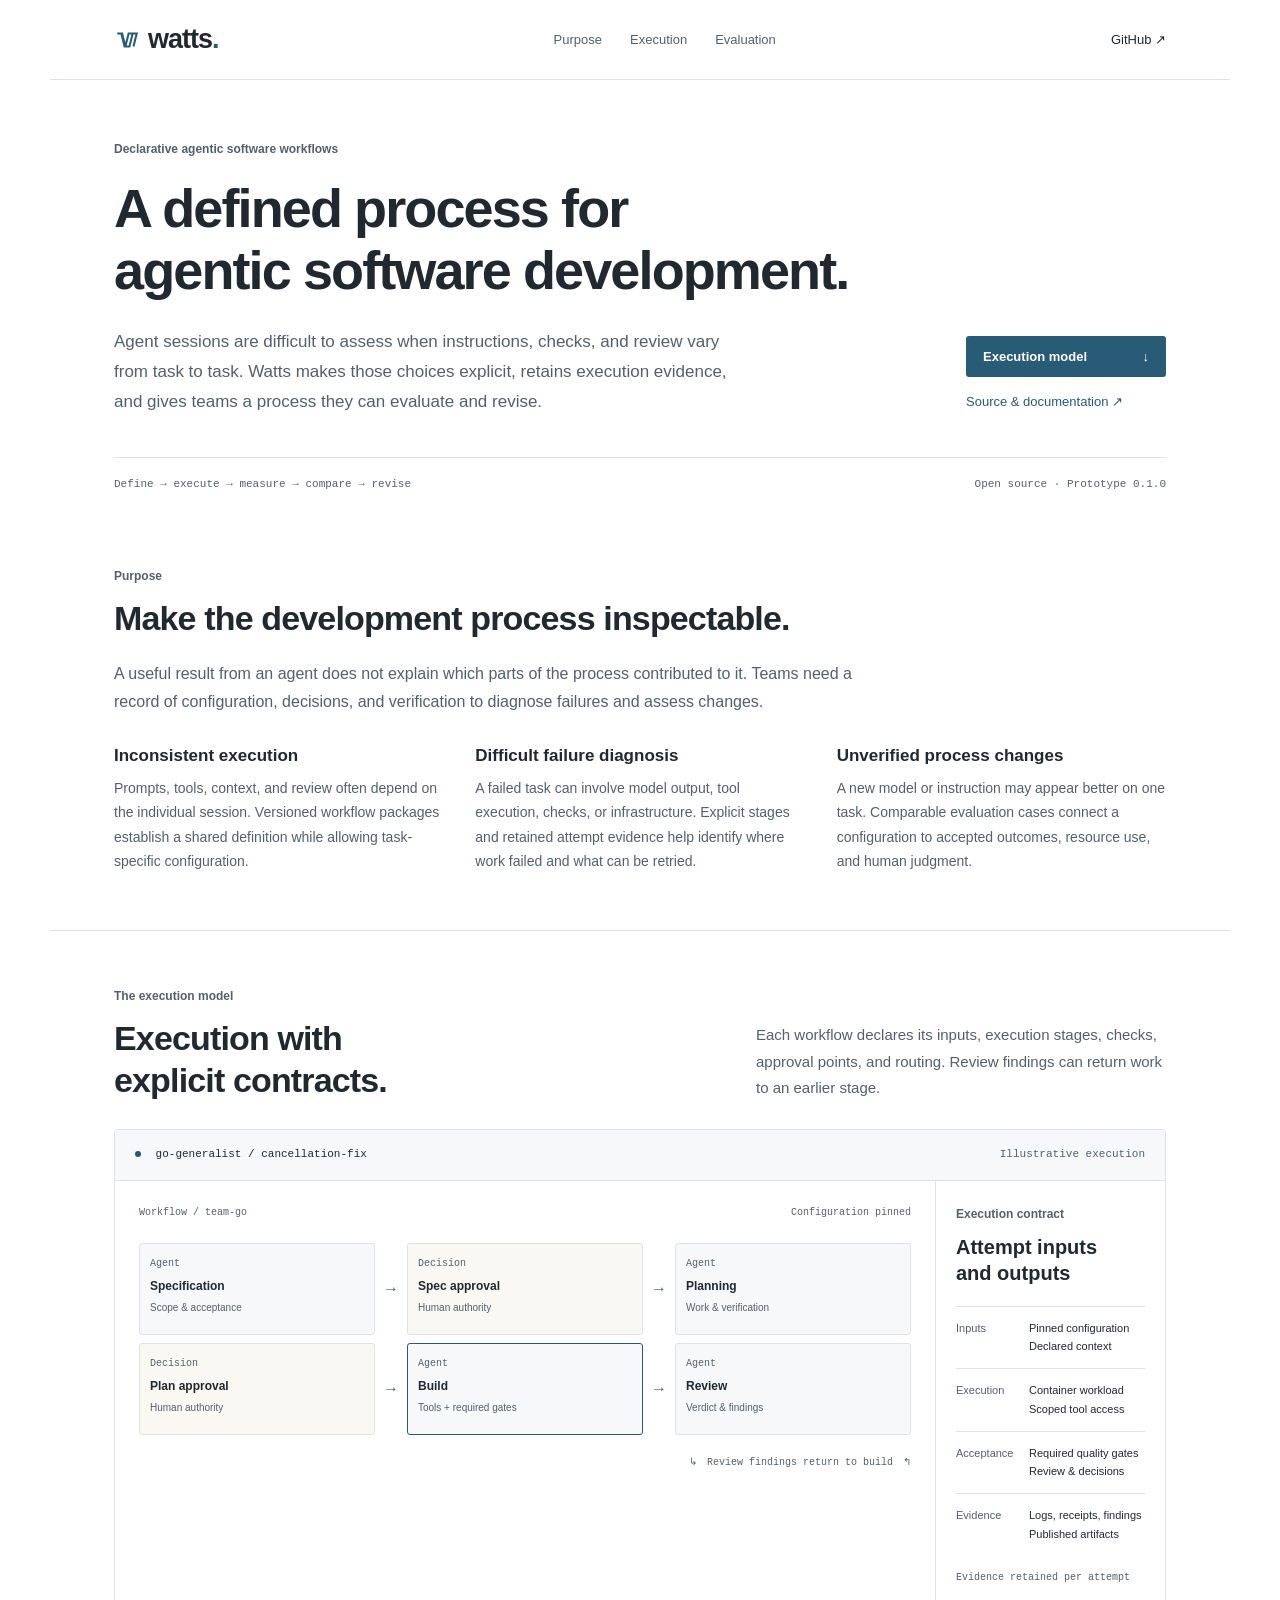
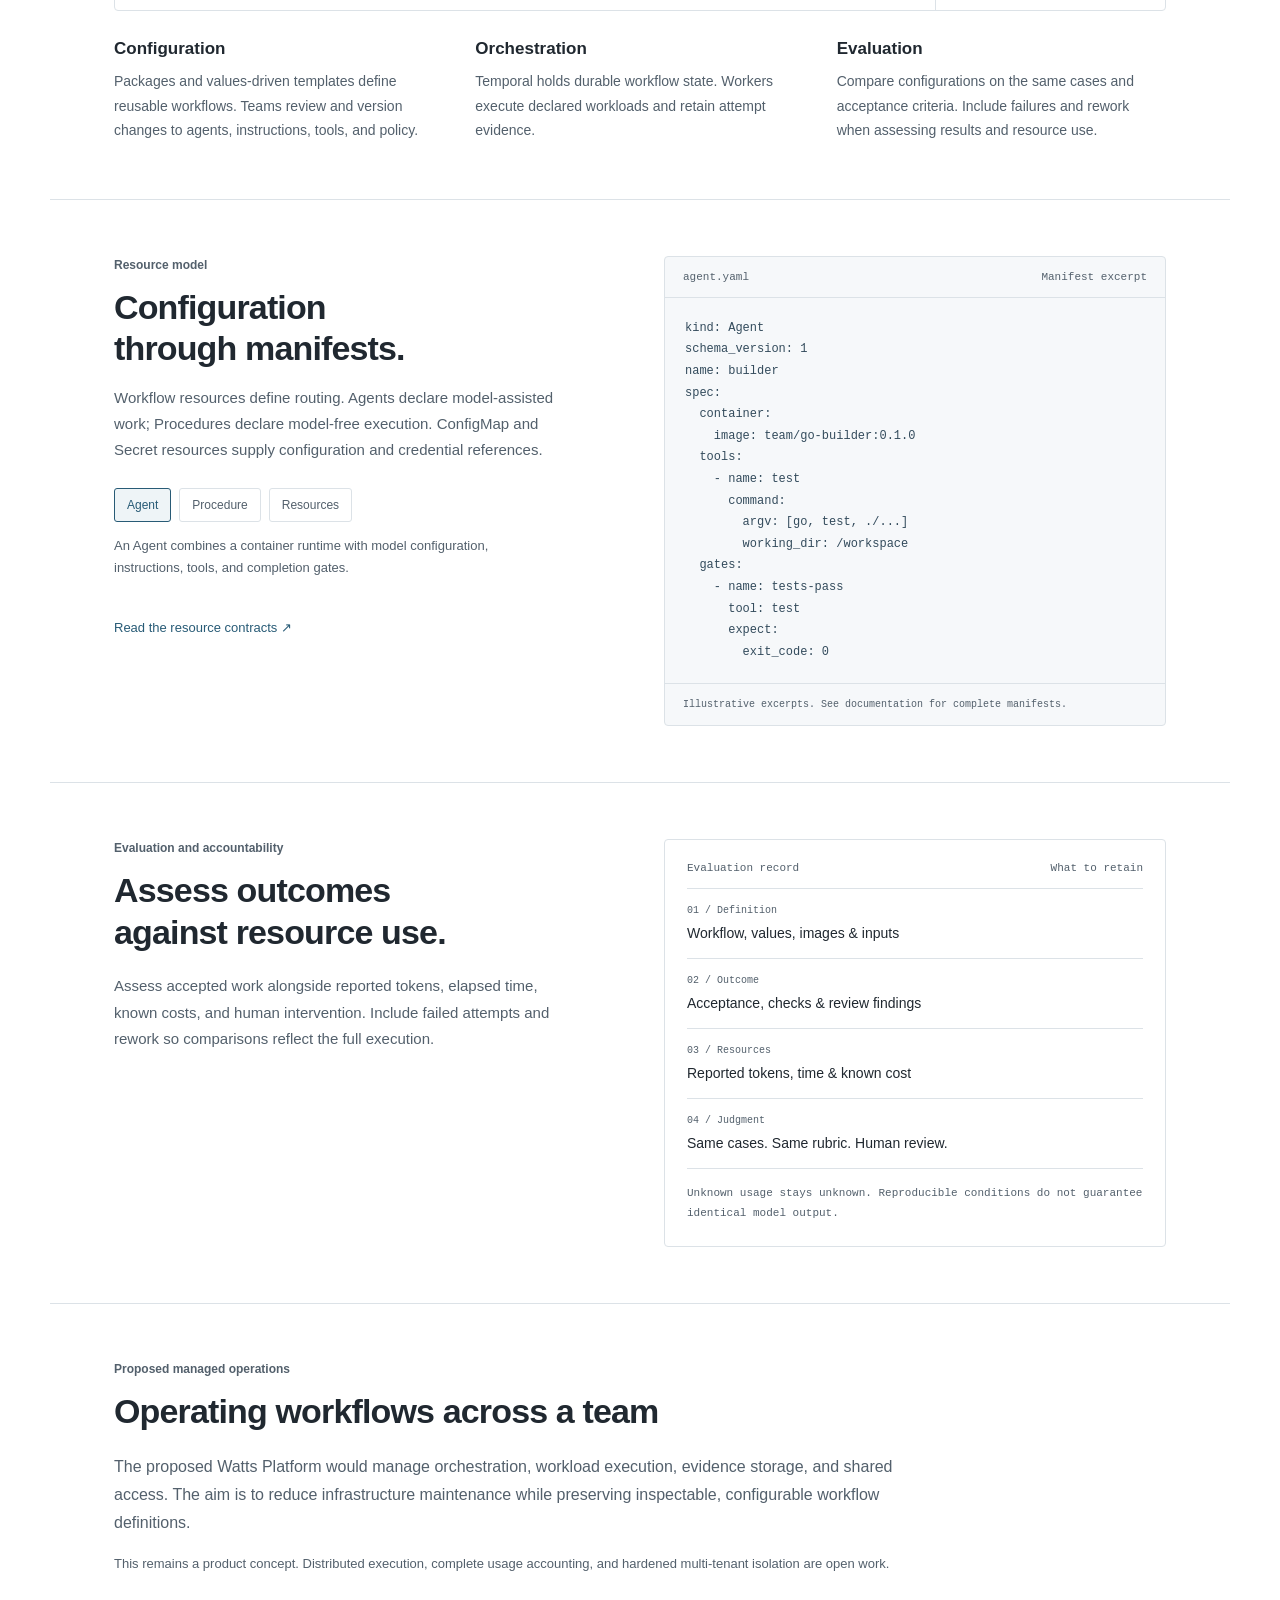
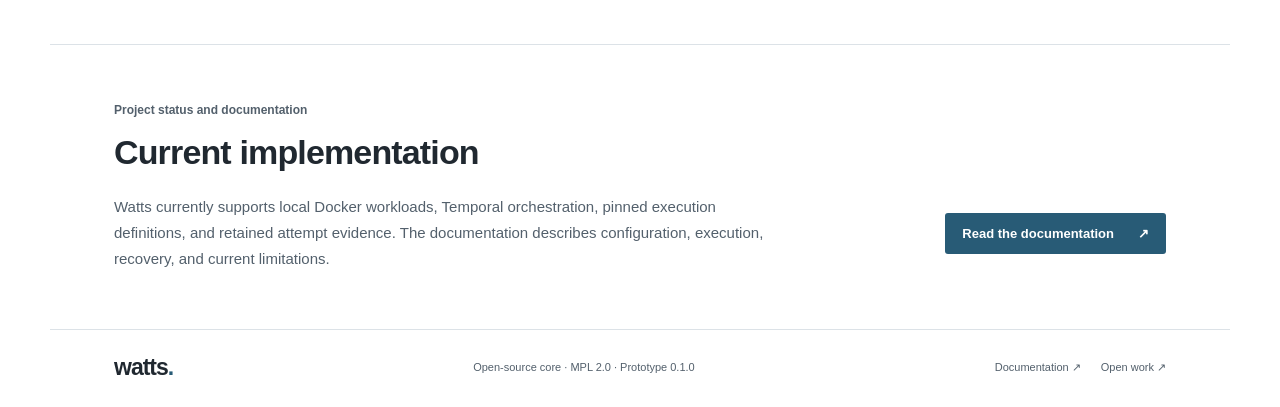
==== index.html @ 9a1d7a9e "fix package structure" ====
<!doctype html>
<html lang="en">
<head>
<meta charset="utf-8"><meta name="viewport" content="width=device-width, initial-scale=1">
<meta name="theme-color" content="#ffffff">
<meta name="description" content="Watts defines and executes agentic software workflows using declarative manifests, explicit checks, and retained execution evidence.">
<title>Watts — Declarative software workflows</title>
<link rel="icon" href="./assets/icon.svg" type="image/svg+xml">
<link rel="stylesheet" href="./assets/style.css">
<script defer src="./assets/site.js"></script>
</head>
<body>
<a class="skip" href="#main">Skip to content</a>
<header class="header"><a class="brand" href="#" aria-label="Watts home"><svg viewBox="0 0 32 32" aria-hidden="true"><path d="M4 8h6l4 16 4-16h5l-4 16h-6L9 8M23 8h5l-4 16"/></svg>watts<span class="brand-dot">.</span></a><nav aria-label="Main navigation"><a href="#problems">Purpose</a><a href="#system">Execution</a><a href="#evidence">Evaluation</a></nav><a class="nav-source" href="https://github.com/jasondeutsch/watts">GitHub <span aria-hidden="true">↗</span></a></header>
<main id="main">
<section class="hero section">
<div class="eyebrow"> Declarative agentic software workflows</div>
<h1>A defined process for<br>agentic software development.</h1>
<div class="hero-bottom"><p>Agent sessions are difficult to assess when instructions, checks, and review vary from task to task. Watts makes those choices explicit, retains execution evidence, and gives teams a process they can evaluate and revise.</p><div class="hero-actions"><a class="button primary" href="#system">Execution model <span aria-hidden="true">↓</span></a><a class="text-link" href="https://github.com/jasondeutsch/watts">Source & documentation ↗</a></div></div>
<div class="hero-rule"><span>Define → execute → measure → compare → revise</span><span>Open source · Prototype 0.1.0</span></div>
</section>
<section class="problems section" id="problems">
<div class="eyebrow">Purpose</div>
<h2>Make the development process inspectable.</h2>
<p class="section-intro">A useful result from an agent does not explain which parts of the process contributed to it. Teams need a record of configuration, decisions, and verification to diagnose failures and assess changes.</p>
<div class="problem-grid">
<article><h3>Inconsistent execution</h3><p>Prompts, tools, context, and review often depend on the individual session. Versioned workflow packages establish a shared definition while allowing task-specific configuration.</p></article>
<article><h3>Difficult failure diagnosis</h3><p>A failed task can involve model output, tool execution, checks, or infrastructure. Explicit stages and retained attempt evidence help identify where work failed and what can be retried.</p></article>
<article><h3>Unverified process changes</h3><p>A new model or instruction may appear better on one task. Comparable evaluation cases connect a configuration to accepted outcomes, resource use, and human judgment.</p></article>
</div>
</section>
<section class="system section" id="system">
<div class="section-top"><div><div class="eyebrow">The execution model</div><h2>Execution with<br>explicit contracts.</h2></div><p>Each workflow declares its inputs, execution stages, checks, approval points, and routing. Review findings can return work to an earlier stage.</p></div>
<div class="console">
<div class="console-bar"><span><span class="status-dot"></span> go-generalist / cancellation-fix</span><span class="concept">Illustrative execution</span></div>
<div class="console-content"><div class="graph" aria-label="Example workflow: specification, human approval, planning, human approval, build, and review. Review can return findings to build.">
<div class="graph-heading"><span>Workflow / team-go</span><span>Configuration pinned</span></div>
<div class="flow"><div class="node complete"><span class="node-type">Agent</span><strong>Specification</strong><small>Scope & acceptance</small></div><span class="connector" aria-hidden="true">→</span><div class="node approval"><span class="node-type">Decision</span><strong>Spec approval</strong><small>Human authority</small></div><span class="connector" aria-hidden="true">→</span><div class="node complete"><span class="node-type">Agent</span><strong>Planning</strong><small>Work & verification</small></div><span class="connector" aria-hidden="true">→</span><div class="node approval"><span class="node-type">Decision</span><strong>Plan approval</strong><small>Human authority</small></div><span class="connector" aria-hidden="true">→</span><div class="node active"><span class="node-type">Agent</span><strong>Build</strong><small>Tools + required gates</small></div><span class="connector" aria-hidden="true">→</span><div class="node"><span class="node-type">Agent</span><strong>Review</strong><small>Verdict & findings</small></div></div>
<div class="loop"><span aria-hidden="true">↳</span> Review findings return to build <span aria-hidden="true">↰</span></div>
</div>
<aside class="execution-details"><div class="eyebrow">Execution contract</div><h3>Attempt inputs<br>and outputs</h3><dl><div><dt>Inputs</dt><dd>Pinned configuration<br>Declared context</dd></div><div><dt>Execution</dt><dd>Container workload<br>Scoped tool access</dd></div><div><dt>Acceptance</dt><dd>Required quality gates<br>Review & decisions</dd></div><div><dt>Evidence</dt><dd>Logs, receipts, findings<br>Published artifacts</dd></div></dl><span class="detail-footer">Evidence retained per attempt</span></aside></div>
</div>
<div class="principles"><article><span>01</span><h3>Configuration</h3><p>Packages and values-driven templates define reusable workflows. Teams review and version changes to agents, instructions, tools, and policy.</p></article><article><span>02</span><h3>Orchestration</h3><p>Temporal holds durable workflow state. Workers execute declared workloads and retain attempt evidence.</p></article><article><span>03</span><h3>Evaluation</h3><p>Compare configurations on the same cases and acceptance criteria. Include failures and rework when assessing results and resource use.</p></article></div>
</section>
<section class="manifest-section section" id="primitives"><div class="manifest-intro"><div class="eyebrow">Resource model</div><h2>Configuration<br>through manifests.</h2><p>Workflow resources define routing. Agents declare model-assisted work; Procedures declare model-free execution. ConfigMap and Secret resources supply configuration and credential references.</p><div class="kind-tabs" role="tablist" aria-label="Manifest examples"><button role="tab" id="tab-agent" aria-selected="true" aria-controls="manifest-panel" data-kind="agent">Agent</button><button role="tab" id="tab-procedure" aria-selected="false" aria-controls="manifest-panel" tabindex="-1" data-kind="procedure">Procedure</button><button role="tab" id="tab-resources" aria-selected="false" aria-controls="manifest-panel" tabindex="-1" data-kind="resources">Resources</button></div><p id="kind-description" class="kind-description">An Agent combines a container runtime with model configuration, instructions, tools, and completion gates.</p><a class="text-link" href="https://github.com/jasondeutsch/watts/blob/main/docs/kinds.md">Read the resource contracts ↗</a></div><div class="code-window"><div class="code-bar"><span id="code-filename">agent.yaml</span><span>Manifest excerpt</span></div><pre id="manifest-panel" role="tabpanel" aria-labelledby="tab-agent" tabindex="0"><code id="manifest-code">kind: Agent
schema_version: 1
name: builder
spec:
  container:
    image: team/go-builder:0.1.0
  tools:
    - name: test
      command:
        argv: [go, test, ./...]
        working_dir: /workspace
  gates:
    - name: tests-pass
      tool: test
      expect:
        exit_code: 0</code></pre><div class="code-footer">Illustrative excerpts. See documentation for complete manifests.</div></div></section>
<section class="evidence-section section" id="evidence"><div class="evidence-heading"><div class="eyebrow">Evaluation and accountability</div><h2>Assess outcomes<br>against resource use.</h2><p>Assess accepted work alongside reported tokens, elapsed time, known costs, and human intervention. Include failed attempts and rework so comparisons reflect the full execution.</p></div><div class="evidence-card"><div class="evidence-label">Evaluation record <span>What to retain</span></div><div class="record"><span>01 / Definition</span><strong>Workflow, values, images & inputs</strong></div><div class="record"><span>02 / Outcome</span><strong>Acceptance, checks & review findings</strong></div><div class="record"><span>03 / Resources</span><strong>Reported tokens, time & known cost</strong></div><div class="record"><span>04 / Judgment</span><strong>Same cases. Same rubric. Human review.</strong></div><p class="evidence-footnote">Unknown usage stays unknown. Reproducible conditions do not guarantee identical model output.</p></div></section>
<section class="platform-section section" id="platform">
<div class="eyebrow">Proposed managed operations</div>
<h2>Operating workflows across a team</h2>
<p class="section-intro">The proposed Watts Platform would manage orchestration, workload execution, evidence storage, and shared access. The aim is to reduce infrastructure maintenance while preserving inspectable, configurable workflow definitions.</p>
<p class="platform-note">This remains a product concept. Distributed execution, complete usage accounting, and hardened multi-tenant isolation are open work.</p>
</section>
<section class="closing section"><div class="eyebrow">Project status and documentation</div><h2>Current implementation</h2><div class="closing-bottom"><p>Watts currently supports local Docker workloads, Temporal orchestration, pinned execution definitions, and retained attempt evidence. The documentation describes configuration, execution, recovery, and current limitations.</p><a class="button primary" href="https://github.com/jasondeutsch/watts/blob/main/docs/README.md">Read the documentation <span aria-hidden="true">↗</span></a></div></section>
</main>
<footer class="footer"><a class="brand" href="#">watts<span class="brand-dot">.</span></a><span>Open-source core · MPL 2.0 · Prototype 0.1.0</span><div><a href="https://github.com/jasondeutsch/watts/blob/main/docs/README.md">Documentation ↗</a><a href="https://github.com/jasondeutsch/watts/blob/main/issues.md">Open work ↗</a></div></footer>
</body></html>
---- assets/style.css ----
:root {
  --bg: #ffffff;
  --surface: #f6f8fa;
  --text: #202830;
  --muted: #53606c;
  --line: #dce2e7;
  --accent: #285b76;
  --mono: ui-monospace, SFMono-Regular, Consolas, monospace;
  --sans: "Helvetica Neue", Arial, sans-serif;
}
* { box-sizing: border-box; }
html { scroll-behavior: smooth; scroll-padding-top: 32px; }
body {
  margin: 0;
  background: var(--bg);
  color: var(--text);
  font-family: var(--sans);
  -webkit-font-smoothing: antialiased;
}
a { color: inherit; text-decoration: none; }
button { font: inherit; }
a:hover { color: var(--accent); }
a:focus-visible, button:focus-visible, [tabindex]:focus-visible {
  outline: 2px solid var(--accent);
  outline-offset: 5px;
}
.skip { position: absolute; left: 20px; top: -100px; background: var(--text); color: white; padding: 12px; z-index: 20; }
.skip:focus { top: 12px; }
.section, .header, .footer { max-width: 1180px; margin: auto; padding-left: 5%; padding-right: 5%; }
.section { padding-top: 56px; padding-bottom: 56px; }
.header { height: 80px; display: flex; align-items: center; justify-content: space-between; border-bottom: 1px solid var(--line); }
.brand { font-size: 27px; font-weight: 700; letter-spacing: -1px; display: flex; align-items: center; }
.brand svg { width: 26px; height: 26px; margin-right: 8px; fill: none; stroke: var(--accent); stroke-width: 2.5; }
.brand-dot { color: var(--accent); }
nav { display: flex; gap: 28px; font-size: 13px; color: var(--muted); }
.nav-source { font-size: 13px; }
.eyebrow { font-size: 12px; line-height: 1.6; color: var(--muted); font-weight: 600; }
h1 { font-size: clamp(34px, 4.6vw, 54px); line-height: 1.15; font-weight: 550; letter-spacing: -.035em; margin: 18px 0 26px; }
h2 { font-size: clamp(26px, 2.8vw, 34px); line-height: 1.22; font-weight: 550; letter-spacing: -.025em; margin: 12px 0 0; }
h3 { font-weight: 600; }
p { color: var(--muted); line-height: 1.75; }
.hero { padding-top: 60px; padding-bottom: 0; }
.hero-bottom { display: flex; justify-content: space-between; align-items: center; gap: 40px; }
.hero-bottom p { font-size: 17px; max-width: 640px; margin: 0; }
.hero-actions { display: flex; flex-direction: column; gap: 17px; min-width: 200px; }
.button { display: inline-flex; align-items: center; justify-content: space-between; gap: 24px; padding: 13px 17px; border-radius: 3px; font-size: 13px; font-weight: 600; }
.primary { background: var(--accent); color: white; }
.primary:hover { background: #204c64; color: white; }
.text-link { font-size: 13px; color: var(--accent); }
.hero-rule { display: flex; justify-content: space-between; gap: 20px; border-top: 1px solid var(--line); margin-top: 40px; padding: 18px 0; font: 11px/1.6 var(--mono); color: var(--muted); }
.section-intro { font-size: 16px; max-width: 780px; margin: 20px 0 0; }
.problem-grid { display: grid; grid-template-columns: repeat(3, 1fr); gap: 32px; margin-top: 30px; }
.problem-grid h3 { font-size: 17px; margin: 0 0 10px; }
.problem-grid p { font-size: 14px; margin: 0; }
.system, .manifest-section, .evidence-section, .platform-section, .closing { border-top: 1px solid var(--line); }
.section-top { display: flex; justify-content: space-between; align-items: flex-end; gap: 48px; margin-bottom: 28px; }
.section-top > p { max-width: 410px; font-size: 15px; margin: 0; }
.console { border: 1px solid var(--line); border-radius: 4px; background: var(--bg); overflow: hidden; }
.console-bar { padding: 16px 20px; display: flex; justify-content: space-between; gap: 20px; border-bottom: 1px solid var(--line); background: var(--surface); font: 11px/1.6 var(--mono); }
.concept { color: var(--muted); }
.status-dot { display: inline-block; width: 6px; height: 6px; background: var(--accent); border-radius: 50%; margin-right: 8px; }
.console-content { display: grid; grid-template-columns: 1fr 230px; }
.graph { padding: 24px; min-width: 0; }
.graph-heading { display: flex; justify-content: space-between; gap: 10px; color: var(--muted); font: 10px/1.6 var(--mono); margin-bottom: 22px; }
.flow { display: grid; grid-template-columns: minmax(0,1fr) 16px minmax(0,1fr) 16px minmax(0,1fr); gap: 8px; align-items: center; }
.node { padding: 14px 10px; border: 1px solid var(--line); border-radius: 3px; background: var(--surface); min-height: 92px; }
.node-type { display: block; font: 10px var(--mono); color: var(--muted); margin-bottom: 10px; }
.node strong { display: block; font-size: 12px; font-weight: 600; }
.node small { display: block; color: var(--muted); font-size: 10px; line-height: 1.6; margin-top: 7px; }
.active { border-color: var(--accent); }
.approval { background: #faf8f3; }
.connector { color: var(--muted); text-align: center; }
.connector:nth-of-type(3) { display: none; }
.loop { display: flex; justify-content: flex-end; gap: 10px; font: 10px/1.6 var(--mono); color: var(--muted); margin-top: 20px; }
.execution-details { border-left: 1px solid var(--line); padding: 24px 20px; }
.execution-details h3 { font-size: 20px; line-height: 1.3; margin: 10px 0 20px; }
dl { margin: 0; }
dl > div { border-top: 1px solid var(--line); padding: 12px 0; display: grid; grid-template-columns: 65px 1fr; gap: 8px; font-size: 11px; line-height: 1.7; }
dt { color: var(--muted); }
dd { margin: 0; }
.detail-footer { display: block; font: 10px/1.6 var(--mono); color: var(--muted); margin-top: 15px; }
.principles { display: grid; grid-template-columns: repeat(3, 1fr); gap: 32px; margin-top: 28px; }
.principles article > span { display: none; }
.principles h3 { font-size: 17px; margin: 0 0 10px; }
.principles p { font-size: 14px; margin: 0; }
.manifest-section { display: grid; grid-template-columns: 1fr 1fr; gap: 48px; }
.manifest-intro > p { font-size: 15px; max-width: 440px; }
.kind-tabs { display: flex; gap: 8px; margin-top: 24px; }
.kind-tabs button { background: white; border: 1px solid var(--line); color: var(--muted); border-radius: 3px; font-size: 12px; padding: 9px 12px; cursor: pointer; }
.kind-tabs button[aria-selected=true] { color: var(--accent); border-color: var(--accent); background: #eef4f7; }
.manifest-intro .kind-description { font-size: 13px; min-height: 70px; }
.code-window { border: 1px solid var(--line); background: var(--surface); border-radius: 4px; align-self: center; overflow: hidden; }
.code-bar { padding: 14px 18px; border-bottom: 1px solid var(--line); display: flex; justify-content: space-between; gap: 10px; font: 11px var(--mono); color: var(--muted); }
pre { font: 12px/1.8 var(--mono); color: #334b5c; padding: 20px; margin: 0; overflow: auto; min-height: 370px; tab-size: 2; }
.code-footer { padding: 12px 18px; border-top: 1px solid var(--line); font: 10px/1.7 var(--mono); color: var(--muted); }
.evidence-section { display: grid; grid-template-columns: 1fr 1fr; gap: 48px; }
.evidence-heading p { max-width: 440px; font-size: 15px; margin-top: 20px; }
.evidence-card { border: 1px solid var(--line); border-radius: 4px; padding: 22px; }
.evidence-label { display: flex; justify-content: space-between; gap: 10px; font: 11px var(--mono); color: var(--muted); padding-bottom: 14px; }
.record { border-top: 1px solid var(--line); padding: 16px 0; }
.record span { display: block; font: 10px var(--mono); color: var(--muted); margin-bottom: 8px; }
.record strong { font-size: 14px; font-weight: 500; }
.evidence-footnote { font: 11px/1.8 var(--mono); border-top: 1px solid var(--line); padding-top: 15px; margin: 0; }
.platform-note { font-size: 13px; max-width: 780px; margin-top: 16px; }
.closing-bottom { display: flex; justify-content: space-between; align-items: center; gap: 40px; margin-top: 20px; }
.closing-bottom p { max-width: 650px; font-size: 15px; margin: 0; }
.closing .button { flex-shrink: 0; }
.footer { display: flex; justify-content: space-between; align-items: center; gap: 24px; padding-top: 24px; padding-bottom: 24px; border-top: 1px solid var(--line); }
.footer > .brand { font-size: 23px; }
.footer > span, .footer > div { font-size: 11px; color: var(--muted); }
.footer > div { display: flex; gap: 20px; }
@media (max-width: 900px) {
  .console-content { grid-template-columns: 1fr; }
  .execution-details { display: none; }
  .hero-bottom { align-items: flex-start; }
  .footer { flex-wrap: wrap; }
}
@media (max-width: 600px) {
  .section { padding-top: 36px; padding-bottom: 36px; }
  .header { height: 70px; }
  .brand { font-size: 23px; }
  .brand svg { width: 22px; margin-right: 5px; }
  nav { gap: 14px; font-size: 11px; }
  nav a:last-child { display: none; }
  .nav-source { font-size: 11px; }
  .hero { padding-bottom: 0; }
  .hero-bottom, .section-top, .closing-bottom { display: block; }
  .hero-bottom p { font-size: 16px; }
  .hero-actions { margin-top: 22px; flex-direction: row; align-items: center; gap: 18px; }
  .hero-actions .text-link { font-size: 11px; }
  .hero-rule { margin-top: 28px; flex-direction: column; gap: 5px; font-size: 10px; }
  .problem-grid, .principles { grid-template-columns: 1fr; gap: 24px; }
  .section-top > p { margin-top: 18px; max-width: 100%; font-size: 14px; }
  .console-bar { padding: 12px; flex-wrap: wrap; gap: 8px; font-size: 9px; }
  .graph { padding: 14px; }
  .graph-heading { font-size: 9px; }
  .flow { grid-template-columns: minmax(0,1fr) 16px minmax(0,1fr); gap: 8px; }
  .connector:nth-of-type(3) { display: block; }
  .connector:nth-of-type(2), .connector:nth-of-type(4) { display: none; }
  .loop { font-size: 9px; justify-content: center; }
  .manifest-section, .evidence-section { grid-template-columns: 1fr; gap: 28px; }
  .manifest-intro .kind-description { min-height: 0; }
  pre { font-size: 11px; padding: 16px; min-height: 350px; }
  .evidence-card { padding: 18px; }
  .record strong { font-size: 13px; }
  .closing .button { margin-top: 22px; }
  .footer { gap: 18px; }
  .footer > div { width: 100%; justify-content: space-between; }
}
@media (prefers-reduced-motion: reduce) {
  html { scroll-behavior: auto; }
}
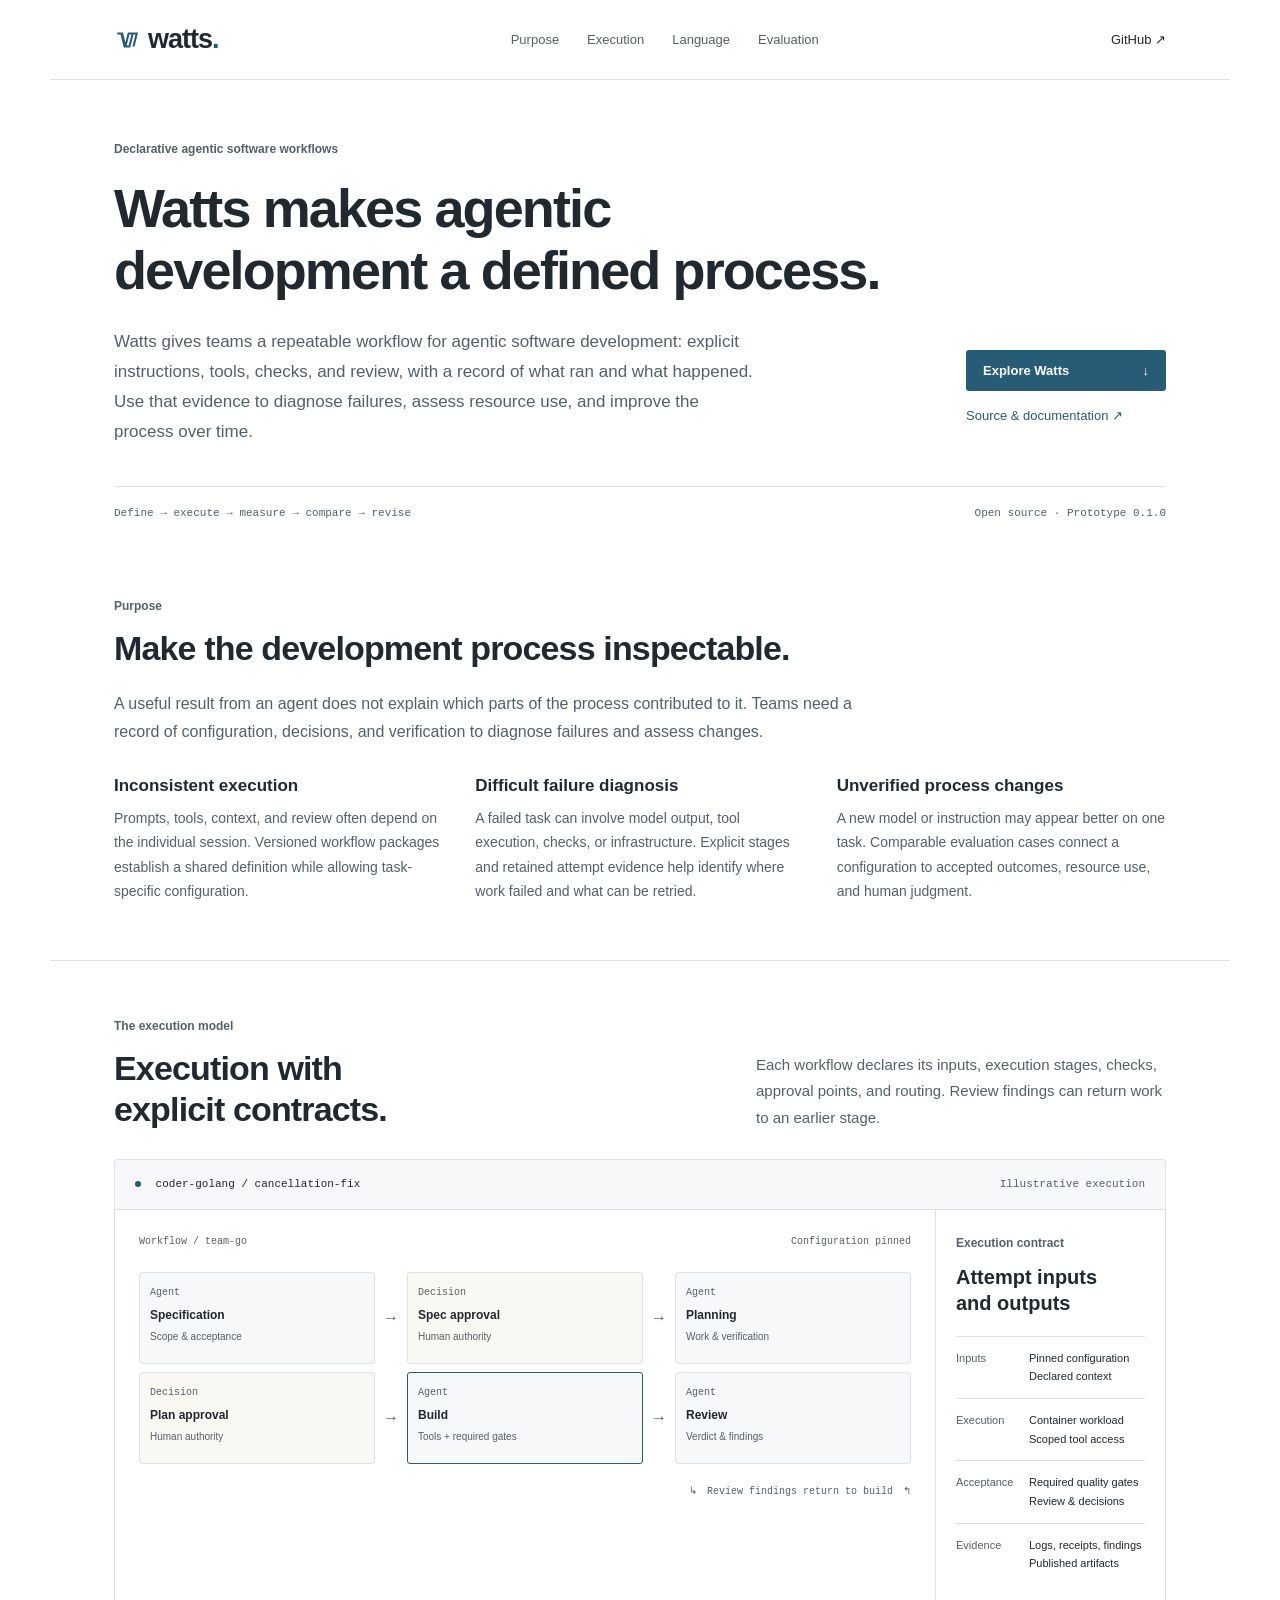
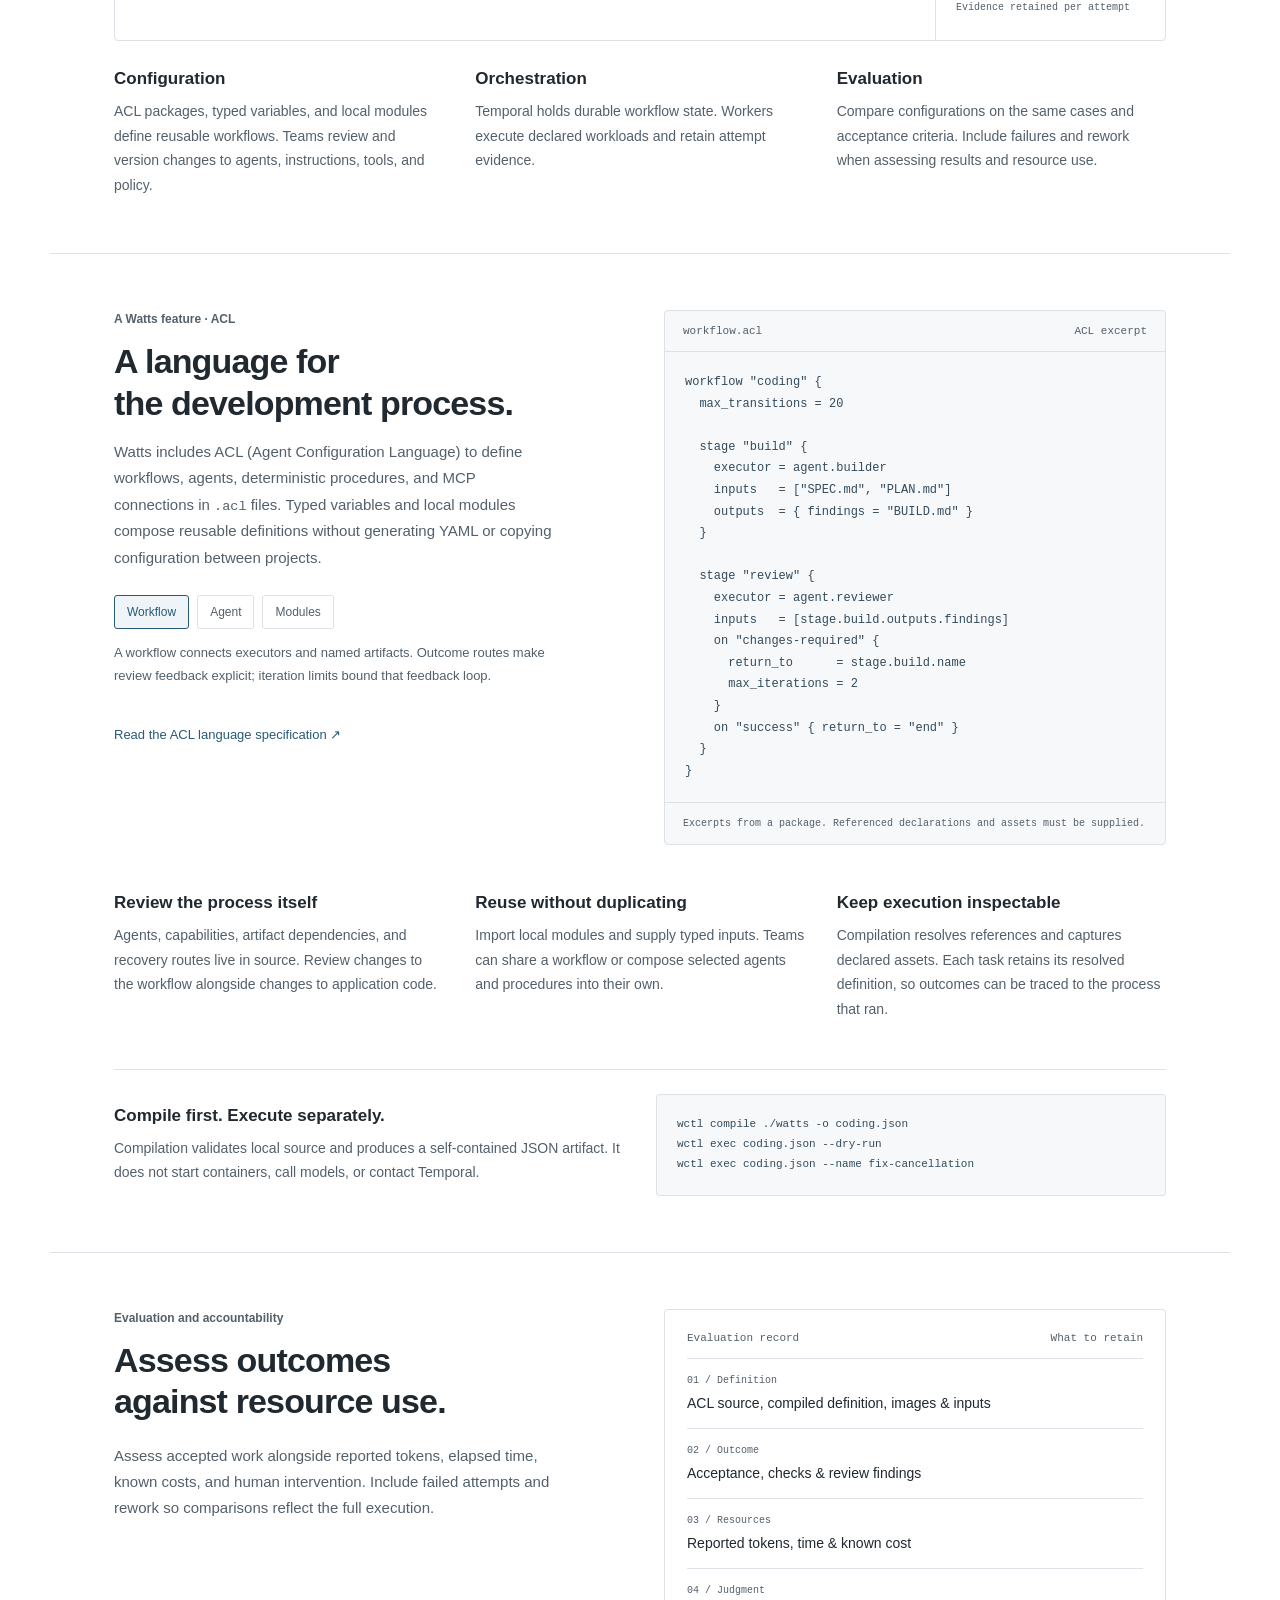
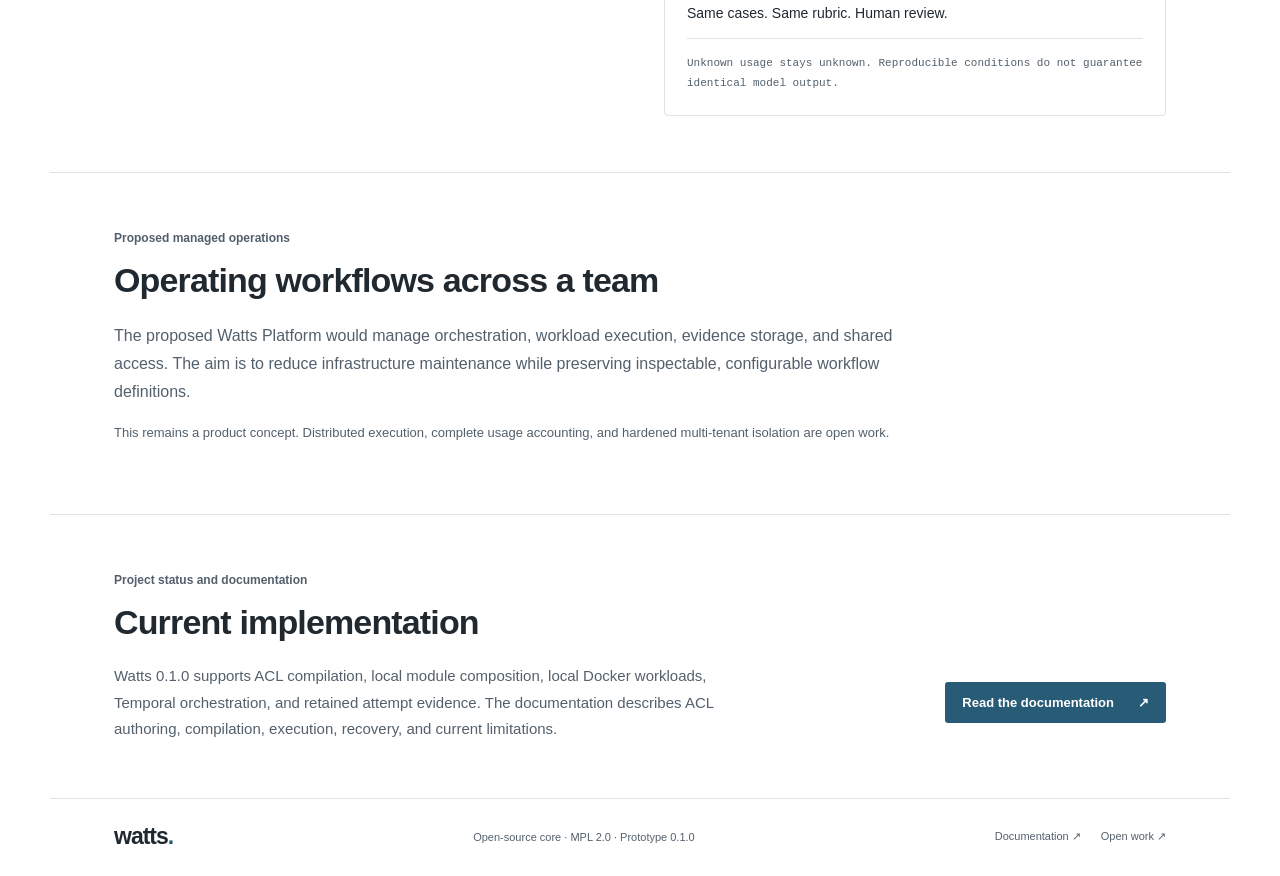
==== commit 8b4115b9: "acl" ====
--- a/index.html
+++ b/index.html
@@ -3,7 +3,7 @@
 <head>
 <meta charset="utf-8"><meta name="viewport" content="width=device-width, initial-scale=1">
 <meta name="theme-color" content="#ffffff">
-<meta name="description" content="Watts defines and executes agentic software workflows using declarative manifests, explicit checks, and retained execution evidence.">
+<meta name="description" content="Watts defines and executes agentic software workflows with explicit checks, review, and retained execution evidence. ACL provides reusable, versioned workflow definitions.">
 <title>Watts — Declarative software workflows</title>
 <link rel="icon" href="./assets/icon.svg" type="image/svg+xml">
 <link rel="stylesheet" href="./assets/style.css">
@@ -11,12 +11,12 @@
 </head>
 <body>
 <a class="skip" href="#main">Skip to content</a>
-<header class="header"><a class="brand" href="#" aria-label="Watts home"><svg viewBox="0 0 32 32" aria-hidden="true"><path d="M4 8h6l4 16 4-16h5l-4 16h-6L9 8M23 8h5l-4 16"/></svg>watts<span class="brand-dot">.</span></a><nav aria-label="Main navigation"><a href="#problems">Purpose</a><a href="#system">Execution</a><a href="#evidence">Evaluation</a></nav><a class="nav-source" href="https://github.com/jasondeutsch/watts">GitHub <span aria-hidden="true">↗</span></a></header>
+<header class="header"><a class="brand" href="#" aria-label="Watts home"><svg viewBox="0 0 32 32" aria-hidden="true"><path d="M4 8h6l4 16 4-16h5l-4 16h-6L9 8M23 8h5l-4 16"/></svg>watts<span class="brand-dot">.</span></a><nav aria-label="Main navigation"><a href="#problems">Purpose</a><a href="#system">Execution</a><a href="#language">Language</a><a href="#evidence">Evaluation</a></nav><a class="nav-source" href="https://github.com/jasondeutsch/watts">GitHub <span aria-hidden="true">↗</span></a></header>
 <main id="main">
 <section class="hero section">
 <div class="eyebrow"> Declarative agentic software workflows</div>
-<h1>A defined process for<br>agentic software development.</h1>
-<div class="hero-bottom"><p>Agent sessions are difficult to assess when instructions, checks, and review vary from task to task. Watts makes those choices explicit, retains execution evidence, and gives teams a process they can evaluate and revise.</p><div class="hero-actions"><a class="button primary" href="#system">Execution model <span aria-hidden="true">↓</span></a><a class="text-link" href="https://github.com/jasondeutsch/watts">Source & documentation ↗</a></div></div>
+<h1>Watts makes agentic<br>development a defined process.</h1>
+<div class="hero-bottom"><p>Watts gives teams a repeatable workflow for agentic software development: explicit instructions, tools, checks, and review, with a record of what ran and what happened. Use that evidence to diagnose failures, assess resource use, and improve the process over time.</p><div class="hero-actions"><a class="button primary" href="#system">Explore Watts <span aria-hidden="true">↓</span></a><a class="text-link" href="https://github.com/jasondeutsch/watts">Source & documentation ↗</a></div></div>
 <div class="hero-rule"><span>Define → execute → measure → compare → revise</span><span>Open source · Prototype 0.1.0</span></div>
 </section>
 <section class="problems section" id="problems">
@@ -32,7 +32,7 @@
 <section class="system section" id="system">
 <div class="section-top"><div><div class="eyebrow">The execution model</div><h2>Execution with<br>explicit contracts.</h2></div><p>Each workflow declares its inputs, execution stages, checks, approval points, and routing. Review findings can return work to an earlier stage.</p></div>
 <div class="console">
-<div class="console-bar"><span><span class="status-dot"></span> go-generalist / cancellation-fix</span><span class="concept">Illustrative execution</span></div>
+<div class="console-bar"><span><span class="status-dot"></span> coder-golang / cancellation-fix</span><span class="concept">Illustrative execution</span></div>
 <div class="console-content"><div class="graph" aria-label="Example workflow: specification, human approval, planning, human approval, build, and review. Review can return findings to build.">
 <div class="graph-heading"><span>Workflow / team-go</span><span>Configuration pinned</span></div>
 <div class="flow"><div class="node complete"><span class="node-type">Agent</span><strong>Specification</strong><small>Scope & acceptance</small></div><span class="connector" aria-hidden="true">→</span><div class="node approval"><span class="node-type">Decision</span><strong>Spec approval</strong><small>Human authority</small></div><span class="connector" aria-hidden="true">→</span><div class="node complete"><span class="node-type">Agent</span><strong>Planning</strong><small>Work & verification</small></div><span class="connector" aria-hidden="true">→</span><div class="node approval"><span class="node-type">Decision</span><strong>Plan approval</strong><small>Human authority</small></div><span class="connector" aria-hidden="true">→</span><div class="node active"><span class="node-type">Agent</span><strong>Build</strong><small>Tools + required gates</small></div><span class="connector" aria-hidden="true">→</span><div class="node"><span class="node-type">Agent</span><strong>Review</strong><small>Verdict & findings</small></div></div>
@@ -40,32 +40,43 @@
 </div>
 <aside class="execution-details"><div class="eyebrow">Execution contract</div><h3>Attempt inputs<br>and outputs</h3><dl><div><dt>Inputs</dt><dd>Pinned configuration<br>Declared context</dd></div><div><dt>Execution</dt><dd>Container workload<br>Scoped tool access</dd></div><div><dt>Acceptance</dt><dd>Required quality gates<br>Review & decisions</dd></div><div><dt>Evidence</dt><dd>Logs, receipts, findings<br>Published artifacts</dd></div></dl><span class="detail-footer">Evidence retained per attempt</span></aside></div>
 </div>
-<div class="principles"><article><span>01</span><h3>Configuration</h3><p>Packages and values-driven templates define reusable workflows. Teams review and version changes to agents, instructions, tools, and policy.</p></article><article><span>02</span><h3>Orchestration</h3><p>Temporal holds durable workflow state. Workers execute declared workloads and retain attempt evidence.</p></article><article><span>03</span><h3>Evaluation</h3><p>Compare configurations on the same cases and acceptance criteria. Include failures and rework when assessing results and resource use.</p></article></div>
+<div class="principles"><article><span>01</span><h3>Configuration</h3><p>ACL packages, typed variables, and local modules define reusable workflows. Teams review and version changes to agents, instructions, tools, and policy.</p></article><article><span>02</span><h3>Orchestration</h3><p>Temporal holds durable workflow state. Workers execute declared workloads and retain attempt evidence.</p></article><article><span>03</span><h3>Evaluation</h3><p>Compare configurations on the same cases and acceptance criteria. Include failures and rework when assessing results and resource use.</p></article></div>
 </section>
-<section class="manifest-section section" id="primitives"><div class="manifest-intro"><div class="eyebrow">Resource model</div><h2>Configuration<br>through manifests.</h2><p>Workflow resources define routing. Agents declare model-assisted work; Procedures declare model-free execution. ConfigMap and Secret resources supply configuration and credential references.</p><div class="kind-tabs" role="tablist" aria-label="Manifest examples"><button role="tab" id="tab-agent" aria-selected="true" aria-controls="manifest-panel" data-kind="agent">Agent</button><button role="tab" id="tab-procedure" aria-selected="false" aria-controls="manifest-panel" tabindex="-1" data-kind="procedure">Procedure</button><button role="tab" id="tab-resources" aria-selected="false" aria-controls="manifest-panel" tabindex="-1" data-kind="resources">Resources</button></div><p id="kind-description" class="kind-description">An Agent combines a container runtime with model configuration, instructions, tools, and completion gates.</p><a class="text-link" href="https://github.com/jasondeutsch/watts/blob/main/docs/kinds.md">Read the resource contracts ↗</a></div><div class="code-window"><div class="code-bar"><span id="code-filename">agent.yaml</span><span>Manifest excerpt</span></div><pre id="manifest-panel" role="tabpanel" aria-labelledby="tab-agent" tabindex="0"><code id="manifest-code">kind: Agent
-schema_version: 1
-name: builder
-spec:
-  container:
-    image: team/go-builder:0.1.0
-  tools:
-    - name: test
-      command:
-        argv: [go, test, ./...]
-        working_dir: /workspace
-  gates:
-    - name: tests-pass
-      tool: test
-      expect:
-        exit_code: 0</code></pre><div class="code-footer">Illustrative excerpts. See documentation for complete manifests.</div></div></section>
-<section class="evidence-section section" id="evidence"><div class="evidence-heading"><div class="eyebrow">Evaluation and accountability</div><h2>Assess outcomes<br>against resource use.</h2><p>Assess accepted work alongside reported tokens, elapsed time, known costs, and human intervention. Include failed attempts and rework so comparisons reflect the full execution.</p></div><div class="evidence-card"><div class="evidence-label">Evaluation record <span>What to retain</span></div><div class="record"><span>01 / Definition</span><strong>Workflow, values, images & inputs</strong></div><div class="record"><span>02 / Outcome</span><strong>Acceptance, checks & review findings</strong></div><div class="record"><span>03 / Resources</span><strong>Reported tokens, time & known cost</strong></div><div class="record"><span>04 / Judgment</span><strong>Same cases. Same rubric. Human review.</strong></div><p class="evidence-footnote">Unknown usage stays unknown. Reproducible conditions do not guarantee identical model output.</p></div></section>
+<section class="language-section section" id="language">
+<div class="language-intro"><div class="eyebrow">A Watts feature · ACL</div><h2>A language for<br>the development process.</h2><p>Watts includes ACL (Agent Configuration Language) to define workflows, agents, deterministic procedures, and MCP connections in <code>.acl</code> files. Typed variables and local modules compose reusable definitions without generating YAML or copying configuration between projects.</p>
+<div class="language-tabs" role="tablist" aria-label="ACL examples"><button role="tab" id="tab-workflow" aria-selected="true" aria-controls="language-panel" data-example="workflow">Workflow</button><button role="tab" id="tab-agent" aria-selected="false" aria-controls="language-panel" tabindex="-1" data-example="agent">Agent</button><button role="tab" id="tab-modules" aria-selected="false" aria-controls="language-panel" tabindex="-1" data-example="modules">Modules</button></div><p id="example-description" class="example-description">A workflow connects executors and named artifacts. Outcome routes make review feedback explicit; iteration limits bound that feedback loop.</p><a class="text-link" href="https://github.com/jasondeutsch/watts/blob/watts2/docs/language-spec.md">Read the ACL language specification ↗</a></div>
+<div class="code-window"><div class="code-bar"><span id="code-filename">workflow.acl</span><span>ACL excerpt</span></div><pre id="language-panel" role="tabpanel" aria-labelledby="tab-workflow" tabindex="0"><code id="language-code">workflow &quot;coding&quot; {
+  max_transitions = 20
+
+  stage &quot;build&quot; {
+    executor = agent.builder
+    inputs   = [&quot;SPEC.md&quot;, &quot;PLAN.md&quot;]
+    outputs  = { findings = &quot;BUILD.md&quot; }
+  }
+
+  stage &quot;review&quot; {
+    executor = agent.reviewer
+    inputs   = [stage.build.outputs.findings]
+    on &quot;changes-required&quot; {
+      return_to      = stage.build.name
+      max_iterations = 2
+    }
+    on &quot;success&quot; { return_to = &quot;end&quot; }
+  }
+}</code></pre><div class="code-footer">Excerpts from a package. Referenced declarations and assets must be supplied.</div></div>
+<div class="language-benefits"><article><h3>Review the process itself</h3><p>Agents, capabilities, artifact dependencies, and recovery routes live in source. Review changes to the workflow alongside changes to application code.</p></article><article><h3>Reuse without duplicating</h3><p>Import local modules and supply typed inputs. Teams can share a workflow or compose selected agents and procedures into their own.</p></article><article><h3>Keep execution inspectable</h3><p>Compilation resolves references and captures declared assets. Each task retains its resolved definition, so outcomes can be traced to the process that ran.</p></article></div>
+<div class="compile-strip"><div><h3>Compile first. Execute separately.</h3><p>Compilation validates local source and produces a self-contained JSON artifact. It does not start containers, call models, or contact Temporal.</p></div><pre aria-label="Compile, inspect, and execute a Watts package"><code>wctl compile ./watts -o coding.json
+wctl exec coding.json --dry-run
+wctl exec coding.json --name fix-cancellation</code></pre></div>
+</section>
+<section class="evidence-section section" id="evidence"><div class="evidence-heading"><div class="eyebrow">Evaluation and accountability</div><h2>Assess outcomes<br>against resource use.</h2><p>Assess accepted work alongside reported tokens, elapsed time, known costs, and human intervention. Include failed attempts and rework so comparisons reflect the full execution.</p></div><div class="evidence-card"><div class="evidence-label">Evaluation record <span>What to retain</span></div><div class="record"><span>01 / Definition</span><strong>ACL source, compiled definition, images &amp; inputs</strong></div><div class="record"><span>02 / Outcome</span><strong>Acceptance, checks & review findings</strong></div><div class="record"><span>03 / Resources</span><strong>Reported tokens, time & known cost</strong></div><div class="record"><span>04 / Judgment</span><strong>Same cases. Same rubric. Human review.</strong></div><p class="evidence-footnote">Unknown usage stays unknown. Reproducible conditions do not guarantee identical model output.</p></div></section>
 <section class="platform-section section" id="platform">
 <div class="eyebrow">Proposed managed operations</div>
 <h2>Operating workflows across a team</h2>
 <p class="section-intro">The proposed Watts Platform would manage orchestration, workload execution, evidence storage, and shared access. The aim is to reduce infrastructure maintenance while preserving inspectable, configurable workflow definitions.</p>
 <p class="platform-note">This remains a product concept. Distributed execution, complete usage accounting, and hardened multi-tenant isolation are open work.</p>
 </section>
-<section class="closing section"><div class="eyebrow">Project status and documentation</div><h2>Current implementation</h2><div class="closing-bottom"><p>Watts currently supports local Docker workloads, Temporal orchestration, pinned execution definitions, and retained attempt evidence. The documentation describes configuration, execution, recovery, and current limitations.</p><a class="button primary" href="https://github.com/jasondeutsch/watts/blob/main/docs/README.md">Read the documentation <span aria-hidden="true">↗</span></a></div></section>
+<section class="closing section"><div class="eyebrow">Project status and documentation</div><h2>Current implementation</h2><div class="closing-bottom"><p>Watts 0.1.0 supports ACL compilation, local module composition, local Docker workloads, Temporal orchestration, and retained attempt evidence. The documentation describes ACL authoring, compilation, execution, recovery, and current limitations.</p><a class="button primary" href="https://github.com/jasondeutsch/watts/blob/main/docs/README.md">Read the documentation <span aria-hidden="true">↗</span></a></div></section>
 </main>
 <footer class="footer"><a class="brand" href="#">watts<span class="brand-dot">.</span></a><span>Open-source core · MPL 2.0 · Prototype 0.1.0</span><div><a href="https://github.com/jasondeutsch/watts/blob/main/docs/README.md">Documentation ↗</a><a href="https://github.com/jasondeutsch/watts/blob/main/issues.md">Open work ↗</a></div></footer>
 </body></html>
--- a/assets/style.css
+++ b/assets/style.css
@@ -52,7 +52,7 @@
 .problem-grid { display: grid; grid-template-columns: repeat(3, 1fr); gap: 32px; margin-top: 30px; }
 .problem-grid h3 { font-size: 17px; margin: 0 0 10px; }
 .problem-grid p { font-size: 14px; margin: 0; }
-.system, .manifest-section, .evidence-section, .platform-section, .closing { border-top: 1px solid var(--line); }
+.system, .language-section, .evidence-section, .platform-section, .closing { border-top: 1px solid var(--line); }
 .section-top { display: flex; justify-content: space-between; align-items: flex-end; gap: 48px; margin-bottom: 28px; }
 .section-top > p { max-width: 410px; font-size: 15px; margin: 0; }
 .console { border: 1px solid var(--line); border-radius: 4px; background: var(--bg); overflow: hidden; }
@@ -83,12 +83,12 @@
 .principles article > span { display: none; }
 .principles h3 { font-size: 17px; margin: 0 0 10px; }
 .principles p { font-size: 14px; margin: 0; }
-.manifest-section { display: grid; grid-template-columns: 1fr 1fr; gap: 48px; }
-.manifest-intro > p { font-size: 15px; max-width: 440px; }
-.kind-tabs { display: flex; gap: 8px; margin-top: 24px; }
-.kind-tabs button { background: white; border: 1px solid var(--line); color: var(--muted); border-radius: 3px; font-size: 12px; padding: 9px 12px; cursor: pointer; }
-.kind-tabs button[aria-selected=true] { color: var(--accent); border-color: var(--accent); background: #eef4f7; }
-.manifest-intro .kind-description { font-size: 13px; min-height: 70px; }
+.language-section { display: grid; grid-template-columns: 1fr 1fr; gap: 48px; }
+.language-intro > p { font-size: 15px; max-width: 440px; }
+.language-tabs { display: flex; gap: 8px; margin-top: 24px; }
+.language-tabs button { background: white; border: 1px solid var(--line); color: var(--muted); border-radius: 3px; font-size: 12px; padding: 9px 12px; cursor: pointer; }
+.language-tabs button[aria-selected=true] { color: var(--accent); border-color: var(--accent); background: #eef4f7; }
+.language-intro .example-description { font-size: 13px; min-height: 70px; }
 .code-window { border: 1px solid var(--line); background: var(--surface); border-radius: 4px; align-self: center; overflow: hidden; }
 .code-bar { padding: 14px 18px; border-bottom: 1px solid var(--line); display: flex; justify-content: space-between; gap: 10px; font: 11px var(--mono); color: var(--muted); }
 pre { font: 12px/1.8 var(--mono); color: #334b5c; padding: 20px; margin: 0; overflow: auto; min-height: 370px; tab-size: 2; }
@@ -138,8 +138,8 @@
   .connector:nth-of-type(3) { display: block; }
   .connector:nth-of-type(2), .connector:nth-of-type(4) { display: none; }
   .loop { font-size: 9px; justify-content: center; }
-  .manifest-section, .evidence-section { grid-template-columns: 1fr; gap: 28px; }
-  .manifest-intro .kind-description { min-height: 0; }
+  .language-section, .evidence-section { grid-template-columns: 1fr; gap: 28px; }
+  .language-intro .example-description { min-height: 0; }
   pre { font-size: 11px; padding: 16px; min-height: 350px; }
   .evidence-card { padding: 18px; }
   .record strong { font-size: 13px; }
@@ -150,3 +150,17 @@
 @media (prefers-reduced-motion: reduce) {
   html { scroll-behavior: auto; }
 }
+
+.language-benefits { grid-column: 1 / -1; display: grid; grid-template-columns: repeat(3, 1fr); gap: 32px; }
+.language-benefits h3 { font-size: 17px; margin: 0 0 10px; }
+.language-benefits p { font-size: 14px; margin: 0; }
+.compile-strip { grid-column: 1 / -1; display: grid; grid-template-columns: 1fr 1fr; gap: 32px; border-top: 1px solid var(--line); padding-top: 24px; align-items: center; }
+.compile-strip h3 { font-size: 17px; margin: 0 0 10px; }
+.compile-strip p { font-size: 14px; margin: 0; }
+.compile-strip pre { min-height: 0; background: var(--surface); border: 1px solid var(--line); border-radius: 3px; font-size: 11px; white-space: pre-wrap; overflow-wrap: anywhere; }
+p code { font-family: var(--mono); font-size: .9em; }
+@media (max-width: 600px) {
+  .language-benefits, .compile-strip { grid-template-columns: 1fr; gap: 24px; }
+  nav { gap: 12px; }
+  .nav-source { display: none; }
+}
